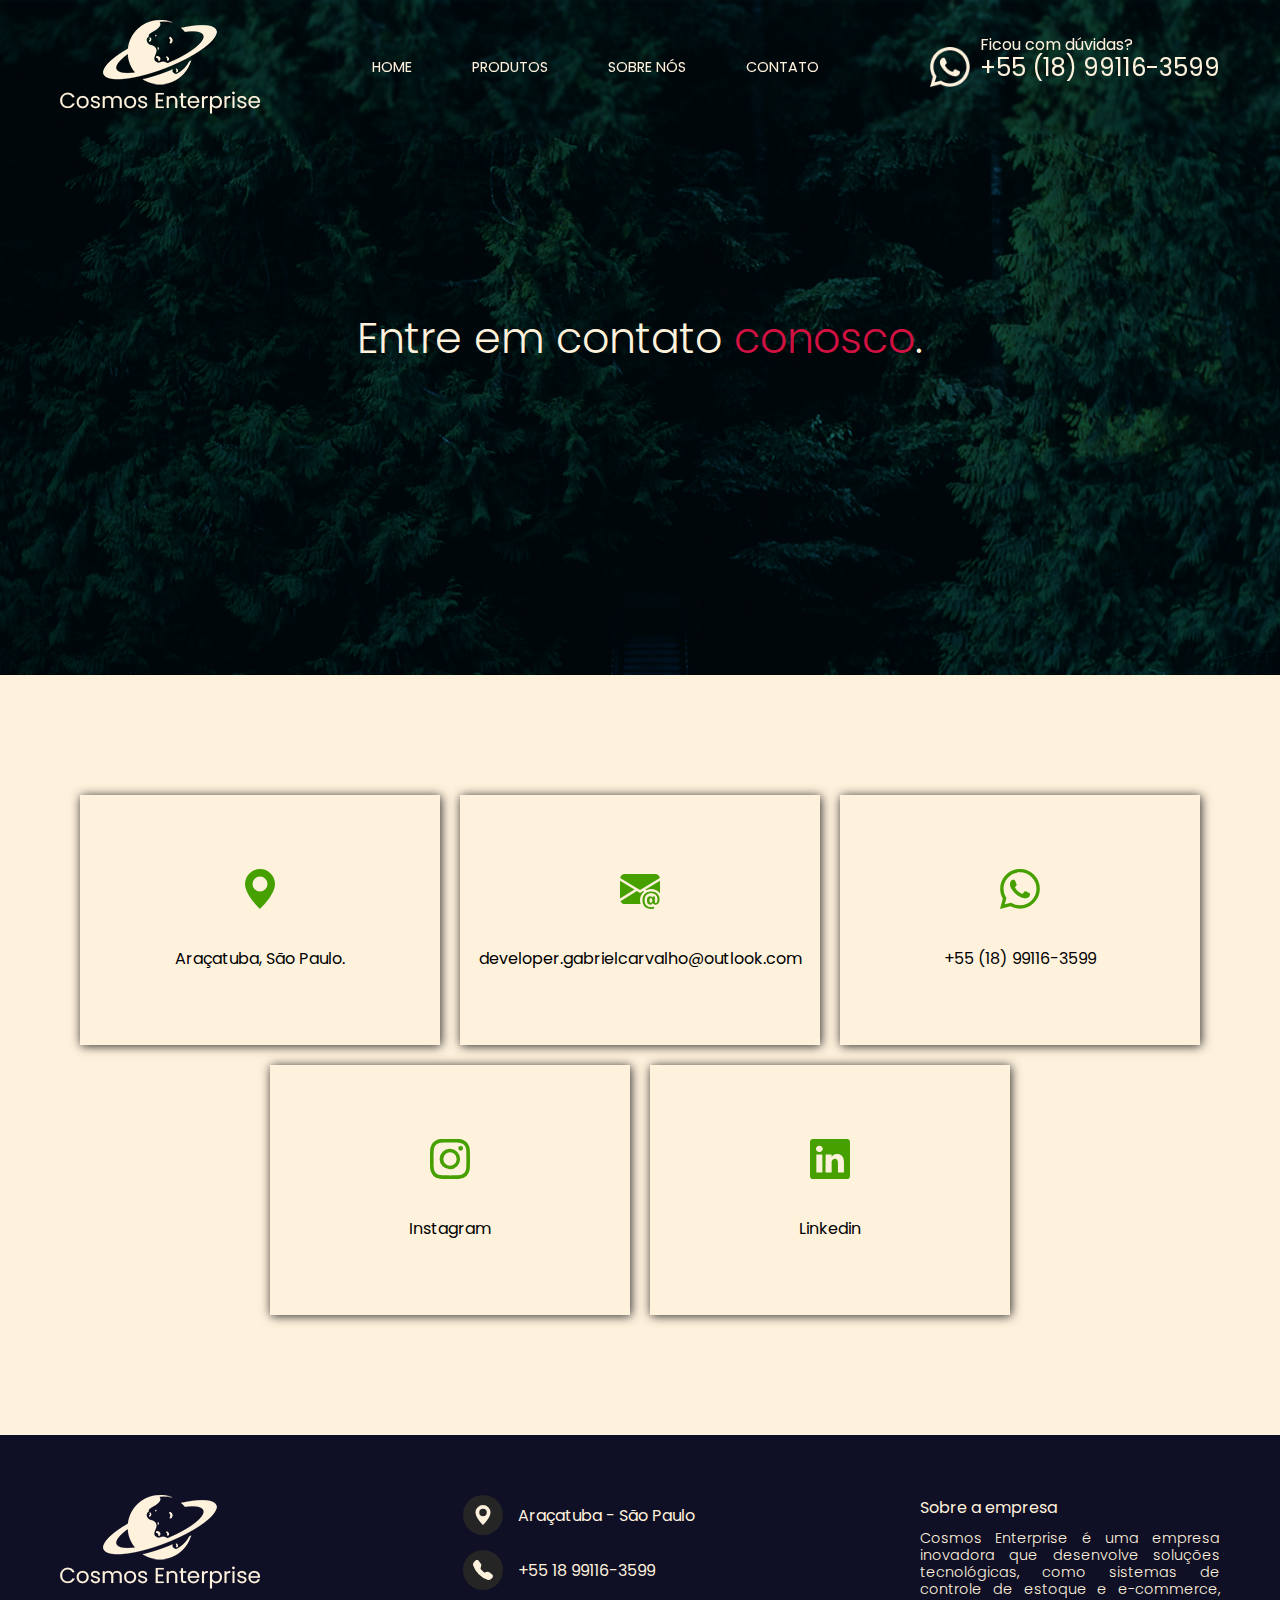
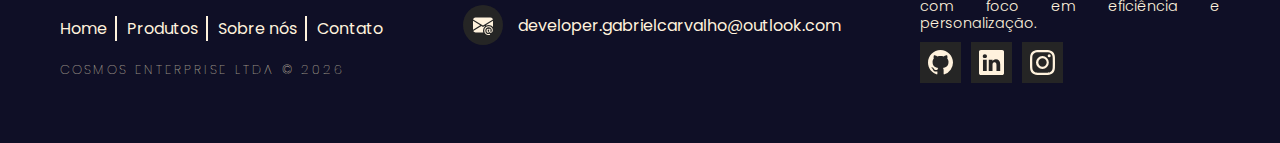
==== contato.html @ 21c935bf "chore: creating contact page" ====
<!DOCTYPE html>
<html lang="pt-BR">

<head>
    <meta charset="UTF-8">
    <meta name="viewport" content="width=device-width, initial-scale=1.0">
    <title>Cosmos | Homepage</title>
    <link rel="shortcut icon" href="./assets/images/favicon.png" type="image/x-icon">
    <link rel="stylesheet" href="./assets/style/index.css">
    <script src="./assets/scripts/toggle_header.js" defer></script>
    <script src="./assets/scripts/scroll_header.js" defer></script>
    <script src="./assets/scripts/footer_date.js" defer></script>
    <script src="https://cdn.jsdelivr.net/npm/swiper@11/swiper-bundle.min.js" defer></script>
    <link rel="stylesheet" href="https://cdn.jsdelivr.net/npm/swiper@11/swiper-bundle.min.css" />
    <script src="./assets/scripts/swiper_slide_starter.js" defer></script>
</head>

<body>
    <header class="main-container-pre_size header_main-container">
        <div class="main-subcontainer-pre_size header_main-subcontainer">
            <div class="header-icon">
                <a href="/"><img src="./assets/images/logo/logotipo-200x94_white.png" alt="cosmos header icon"></a>
            </div>
            <nav onclick="closeSidebar(event);" class="header-navigation">
                <ul class="header_navigation-subcontainer">
                    <li onclick="toggleSidebar();" class="header-toggle-icon">
                        <svg xmlns="http://www.w3.org/2000/svg" width="20" height="20" fill="currentColor"
                            class="bi bi-x" viewBox="0 0 16 16">
                            <path
                                d="M4.646 4.646a.5.5 0 0 1 .708 0L8 7.293l2.646-2.647a.5.5 0 0 1 .708.708L8.707 8l2.647 2.646a.5.5 0 0 1-.708.708L8 8.707l-2.646 2.647a.5.5 0 0 1-.708-.708L7.293 8 4.646 5.354a.5.5 0 0 1 0-.708" />
                        </svg>
                    </li>
                    <li class="header-mobile-icon">
                        <a href="/"><img src="./assets/images/logo/logotipo-200x94_white.png"
                                alt="cosmos header icon"></a>
                    </li>
                    <a href="/">
                        <li class="header_navigation-item">Home</li>
                    </a>
                    <a href="#">
                        <li class="header_navigation-item">Produtos</li>
                    </a>
                    <a href="/sobre.html">
                        <li class="header_navigation-item">Sobre nós</li>
                    </a>
                    <a href="#">
                        <li class="header_navigation-item">Contato</li>
                    </a>
                    <li class="header-mobile-social">
                        <a href="https://www.instagram.com/gabriel_chengz/" target="_blank">
                            <svg xmlns="http://www.w3.org/2000/svg" width="25" height="25" fill="currentColor"
                                class="bi bi-instagram" viewBox="0 0 16 16">
                                <path
                                    d="M8 0C5.829 0 5.556.01 4.703.048 3.85.088 3.269.222 2.76.42a3.9 3.9 0 0 0-1.417.923A3.9 3.9 0 0 0 .42 2.76C.222 3.268.087 3.85.048 4.7.01 5.555 0 5.827 0 8.001c0 2.172.01 2.444.048 3.297.04.852.174 1.433.372 1.942.205.526.478.972.923 1.417.444.445.89.719 1.416.923.51.198 1.09.333 1.942.372C5.555 15.99 5.827 16 8 16s2.444-.01 3.298-.048c.851-.04 1.434-.174 1.943-.372a3.9 3.9 0 0 0 1.416-.923c.445-.445.718-.891.923-1.417.197-.509.332-1.09.372-1.942C15.99 10.445 16 10.173 16 8s-.01-2.445-.048-3.299c-.04-.851-.175-1.433-.372-1.941a3.9 3.9 0 0 0-.923-1.417A3.9 3.9 0 0 0 13.24.42c-.51-.198-1.092-.333-1.943-.372C10.443.01 10.172 0 7.998 0zm-.717 1.442h.718c2.136 0 2.389.007 3.232.046.78.035 1.204.166 1.486.275.373.145.64.319.92.599s.453.546.598.92c.11.281.24.705.275 1.485.039.843.047 1.096.047 3.231s-.008 2.389-.047 3.232c-.035.78-.166 1.203-.275 1.485a2.5 2.5 0 0 1-.599.919c-.28.28-.546.453-.92.598-.28.11-.704.24-1.485.276-.843.038-1.096.047-3.232.047s-2.39-.009-3.233-.047c-.78-.036-1.203-.166-1.485-.276a2.5 2.5 0 0 1-.92-.598 2.5 2.5 0 0 1-.6-.92c-.109-.281-.24-.705-.275-1.485-.038-.843-.046-1.096-.046-3.233s.008-2.388.046-3.231c.036-.78.166-1.204.276-1.486.145-.373.319-.64.599-.92s.546-.453.92-.598c.282-.11.705-.24 1.485-.276.738-.034 1.024-.044 2.515-.045zm4.988 1.328a.96.96 0 1 0 0 1.92.96.96 0 0 0 0-1.92m-4.27 1.122a4.109 4.109 0 1 0 0 8.217 4.109 4.109 0 0 0 0-8.217m0 1.441a2.667 2.667 0 1 1 0 5.334 2.667 2.667 0 0 1 0-5.334" />
                            </svg>
                        </a>
                        <a href="https://www.linkedin.com/in/gabriel-henrique-ita/" target="_blank">
                            <svg xmlns="http://www.w3.org/2000/svg" width="25" height="25" fill="currentColor"
                                class="bi bi-linkedin" viewBox="0 0 16 16">
                                <path
                                    d="M0 1.146C0 .513.526 0 1.175 0h13.65C15.474 0 16 .513 16 1.146v13.708c0 .633-.526 1.146-1.175 1.146H1.175C.526 16 0 15.487 0 14.854zm4.943 12.248V6.169H2.542v7.225zm-1.2-8.212c.837 0 1.358-.554 1.358-1.248-.015-.709-.52-1.248-1.342-1.248S2.4 3.226 2.4 3.934c0 .694.521 1.248 1.327 1.248zm4.908 8.212V9.359c0-.216.016-.432.08-.586.173-.431.568-.878 1.232-.878.869 0 1.216.662 1.216 1.634v3.865h2.401V9.25c0-2.22-1.184-3.252-2.764-3.252-1.274 0-1.845.7-2.165 1.193v.025h-.016l.016-.025V6.169h-2.4c.03.678 0 7.225 0 7.225z" />
                            </svg>
                        </a>
                        <a href="https://wa.me/5518991163599" target="_blank">
                            <svg xmlns="http://www.w3.org/2000/svg" width="25" height="25" fill="currentColor"
                                class="bi bi-whatsapp" viewBox="0 0 16 16">
                                <path
                                    d="M13.601 2.326A7.85 7.85 0 0 0 7.994 0C3.627 0 .068 3.558.064 7.926c0 1.399.366 2.76 1.057 3.965L0 16l4.204-1.102a7.9 7.9 0 0 0 3.79.965h.004c4.368 0 7.926-3.558 7.93-7.93A7.9 7.9 0 0 0 13.6 2.326zM7.994 14.521a6.6 6.6 0 0 1-3.356-.92l-.24-.144-2.494.654.666-2.433-.156-.251a6.56 6.56 0 0 1-1.007-3.505c0-3.626 2.957-6.584 6.591-6.584a6.56 6.56 0 0 1 4.66 1.931 6.56 6.56 0 0 1 1.928 4.66c-.004 3.639-2.961 6.592-6.592 6.592m3.615-4.934c-.197-.099-1.17-.578-1.353-.646-.182-.065-.315-.099-.445.099-.133.197-.513.646-.627.775-.114.133-.232.148-.43.05-.197-.1-.836-.308-1.592-.985-.59-.525-.985-1.175-1.103-1.372-.114-.198-.011-.304.088-.403.087-.088.197-.232.296-.346.1-.114.133-.198.198-.33.065-.134.034-.248-.015-.347-.05-.099-.445-1.076-.612-1.47-.16-.389-.323-.335-.445-.34-.114-.007-.247-.007-.38-.007a.73.73 0 0 0-.529.247c-.182.198-.691.677-.691 1.654s.71 1.916.81 2.049c.098.133 1.394 2.132 3.383 2.992.47.205.84.326 1.129.418.475.152.904.129 1.246.08.38-.058 1.171-.48 1.338-.943.164-.464.164-.86.114-.943-.049-.084-.182-.133-.38-.232" />
                            </svg>
                        </a>
                    </li>
                </ul>
            </nav>
            <div class="header-number">
                <img src="./assets/images/icons/whatsapp.png" alt="Cosmos whatsapp icon">
                <div class="header_number-text">
                    <p>Ficou com dúvidas?</p>
                    <a href="https://wa.me/5518991163599" target="_blank">+55 (18) 99116-3599</a>
                </div>
            </div>
            <button onclick="toggleSidebar();" class="header-toggle-icon">
                <svg xmlns="http://www.w3.org/2000/svg" width="30" height="30" fill="currentColor" class="bi bi-list"
                    viewBox="0 0 16 16">
                    <path fill-rule="evenodd"
                        d="M2.5 12a.5.5 0 0 1 .5-.5h10a.5.5 0 0 1 0 1H3a.5.5 0 0 1-.5-.5m0-4a.5.5 0 0 1 .5-.5h10a.5.5 0 0 1 0 1H3a.5.5 0 0 1-.5-.5m0-4a.5.5 0 0 1 .5-.5h10a.5.5 0 0 1 0 1H3a.5.5 0 0 1-.5-.5" />
                </svg>
            </button>
        </div>
    </header>

    <main class="main-container-pre_size contact_main-container">
        <section style="background-image: url('./assets/images/backgrounds/contact-bg.jpg');"
        class="background_container internal_background-adjust">
            <div class="background-smooth"></div>
            <div class="main-subcontainer-pre_size content_container">
                <div class="content_container-title">
                    <h1>Entre em contato <span class="title_span-pink">conosco</span>.</h1>
                </div>
            </div>
        </section>
        <div class="main-container-pre_size">
            <div class="main-subcontainer-pre_size">
                <div class="contact_cards-container">
                    <div class="contact_card">
                        <div class="contact_card-icon">
                            <svg xmlns="http://www.w3.org/2000/svg" width="40" height="40" fill="currentColor" class="bi bi-geo-alt-fill" viewBox="0 0 16 16">
                                <path d="M8 16s6-5.686 6-10A6 6 0 0 0 2 6c0 4.314 6 10 6 10m0-7a3 3 0 1 1 0-6 3 3 0 0 1 0 6"/>
                            </svg>
                        </div>
                        <div class="contact_card-info">
                            <p>Araçatuba, São Paulo.</p>
                        </div>
                    </div>
                    <div class="contact_card">
                        <div class="contact_card-icon">
                            <svg xmlns="http://www.w3.org/2000/svg" width="40" height="40" fill="currentColor" class="bi bi-envelope-at-fill" viewBox="0 0 16 16">
                                <path d="M2 2A2 2 0 0 0 .05 3.555L8 8.414l7.95-4.859A2 2 0 0 0 14 2zm-2 9.8V4.698l5.803 3.546zm6.761-2.97-6.57 4.026A2 2 0 0 0 2 14h6.256A4.5 4.5 0 0 1 8 12.5a4.49 4.49 0 0 1 1.606-3.446l-.367-.225L8 9.586zM16 9.671V4.697l-5.803 3.546.338.208A4.5 4.5 0 0 1 12.5 8c1.414 0 2.675.652 3.5 1.671"/>
                                <path d="M15.834 12.244c0 1.168-.577 2.025-1.587 2.025-.503 0-1.002-.228-1.12-.648h-.043c-.118.416-.543.643-1.015.643-.77 0-1.259-.542-1.259-1.434v-.529c0-.844.481-1.4 1.26-1.4.585 0 .87.333.953.63h.03v-.568h.905v2.19c0 .272.18.42.411.42.315 0 .639-.415.639-1.39v-.118c0-1.277-.95-2.326-2.484-2.326h-.04c-1.582 0-2.64 1.067-2.64 2.724v.157c0 1.867 1.237 2.654 2.57 2.654h.045c.507 0 .935-.07 1.18-.18v.731c-.219.1-.643.175-1.237.175h-.044C10.438 16 9 14.82 9 12.646v-.214C9 10.36 10.421 9 12.485 9h.035c2.12 0 3.314 1.43 3.314 3.034zm-4.04.21v.227c0 .586.227.8.581.8.31 0 .564-.17.564-.743v-.367c0-.516-.275-.708-.572-.708-.346 0-.573.245-.573.791"/>
                            </svg>
                        </div>
                        <div class="contact_card-info contact_email">
                            <p>developer.gabrielcarvalho@outlook.com</p>
                        </div>
                    </div>
                    <div class="contact_card">
                        <div class="contact_card-icon">
                            <svg xmlns="http://www.w3.org/2000/svg" width="40" height="40" fill="currentColor" class="bi bi-whatsapp" viewBox="0 0 16 16">
                                <path d="M13.601 2.326A7.85 7.85 0 0 0 7.994 0C3.627 0 .068 3.558.064 7.926c0 1.399.366 2.76 1.057 3.965L0 16l4.204-1.102a7.9 7.9 0 0 0 3.79.965h.004c4.368 0 7.926-3.558 7.93-7.93A7.9 7.9 0 0 0 13.6 2.326zM7.994 14.521a6.6 6.6 0 0 1-3.356-.92l-.24-.144-2.494.654.666-2.433-.156-.251a6.56 6.56 0 0 1-1.007-3.505c0-3.626 2.957-6.584 6.591-6.584a6.56 6.56 0 0 1 4.66 1.931 6.56 6.56 0 0 1 1.928 4.66c-.004 3.639-2.961 6.592-6.592 6.592m3.615-4.934c-.197-.099-1.17-.578-1.353-.646-.182-.065-.315-.099-.445.099-.133.197-.513.646-.627.775-.114.133-.232.148-.43.05-.197-.1-.836-.308-1.592-.985-.59-.525-.985-1.175-1.103-1.372-.114-.198-.011-.304.088-.403.087-.088.197-.232.296-.346.1-.114.133-.198.198-.33.065-.134.034-.248-.015-.347-.05-.099-.445-1.076-.612-1.47-.16-.389-.323-.335-.445-.34-.114-.007-.247-.007-.38-.007a.73.73 0 0 0-.529.247c-.182.198-.691.677-.691 1.654s.71 1.916.81 2.049c.098.133 1.394 2.132 3.383 2.992.47.205.84.326 1.129.418.475.152.904.129 1.246.08.38-.058 1.171-.48 1.338-.943.164-.464.164-.86.114-.943-.049-.084-.182-.133-.38-.232"/>
                            </svg>
                        </div>
                        <div class="contact_card-info">
                            <a href="https://wa.me/5518991163599">
                                <p class="after_class">+55 (18) 99116-3599</p>
                            </a>
                        </div>
                    </div>
                    <div class="contact_card">
                        <div class="contact_card-icon">
                            <svg xmlns="http://www.w3.org/2000/svg" width="40" height="40" fill="currentColor" class="bi bi-instagram" viewBox="0 0 16 16">
                                <path d="M8 0C5.829 0 5.556.01 4.703.048 3.85.088 3.269.222 2.76.42a3.9 3.9 0 0 0-1.417.923A3.9 3.9 0 0 0 .42 2.76C.222 3.268.087 3.85.048 4.7.01 5.555 0 5.827 0 8.001c0 2.172.01 2.444.048 3.297.04.852.174 1.433.372 1.942.205.526.478.972.923 1.417.444.445.89.719 1.416.923.51.198 1.09.333 1.942.372C5.555 15.99 5.827 16 8 16s2.444-.01 3.298-.048c.851-.04 1.434-.174 1.943-.372a3.9 3.9 0 0 0 1.416-.923c.445-.445.718-.891.923-1.417.197-.509.332-1.09.372-1.942C15.99 10.445 16 10.173 16 8s-.01-2.445-.048-3.299c-.04-.851-.175-1.433-.372-1.941a3.9 3.9 0 0 0-.923-1.417A3.9 3.9 0 0 0 13.24.42c-.51-.198-1.092-.333-1.943-.372C10.443.01 10.172 0 7.998 0zm-.717 1.442h.718c2.136 0 2.389.007 3.232.046.78.035 1.204.166 1.486.275.373.145.64.319.92.599s.453.546.598.92c.11.281.24.705.275 1.485.039.843.047 1.096.047 3.231s-.008 2.389-.047 3.232c-.035.78-.166 1.203-.275 1.485a2.5 2.5 0 0 1-.599.919c-.28.28-.546.453-.92.598-.28.11-.704.24-1.485.276-.843.038-1.096.047-3.232.047s-2.39-.009-3.233-.047c-.78-.036-1.203-.166-1.485-.276a2.5 2.5 0 0 1-.92-.598 2.5 2.5 0 0 1-.6-.92c-.109-.281-.24-.705-.275-1.485-.038-.843-.046-1.096-.046-3.233s.008-2.388.046-3.231c.036-.78.166-1.204.276-1.486.145-.373.319-.64.599-.92s.546-.453.92-.598c.282-.11.705-.24 1.485-.276.738-.034 1.024-.044 2.515-.045zm4.988 1.328a.96.96 0 1 0 0 1.92.96.96 0 0 0 0-1.92m-4.27 1.122a4.109 4.109 0 1 0 0 8.217 4.109 4.109 0 0 0 0-8.217m0 1.441a2.667 2.667 0 1 1 0 5.334 2.667 2.667 0 0 1 0-5.334"/>
                              </svg>
                        </div>
                        <div class="contact_card-info">
                            <a href="https://wa.me/5518991163599">
                                <p class="after_class">Instagram</p>
                            </a>
                        </div>
                    </div>
                    <div class="contact_card">
                        <div class="contact_card-icon">
                            <svg xmlns="http://www.w3.org/2000/svg" width="40" height="40" fill="currentColor" class="bi bi-linkedin" viewBox="0 0 16 16">
                                <path d="M0 1.146C0 .513.526 0 1.175 0h13.65C15.474 0 16 .513 16 1.146v13.708c0 .633-.526 1.146-1.175 1.146H1.175C.526 16 0 15.487 0 14.854zm4.943 12.248V6.169H2.542v7.225zm-1.2-8.212c.837 0 1.358-.554 1.358-1.248-.015-.709-.52-1.248-1.342-1.248S2.4 3.226 2.4 3.934c0 .694.521 1.248 1.327 1.248zm4.908 8.212V9.359c0-.216.016-.432.08-.586.173-.431.568-.878 1.232-.878.869 0 1.216.662 1.216 1.634v3.865h2.401V9.25c0-2.22-1.184-3.252-2.764-3.252-1.274 0-1.845.7-2.165 1.193v.025h-.016l.016-.025V6.169h-2.4c.03.678 0 7.225 0 7.225z"/>
                            </svg>
                        </div>
                        <div class="contact_card-info">
                            <a href="https://linkedin.com/in/gabriel-henrique-ita">
                                <p class="after_class">Linkedin</p>
                            </a>
                        </div>
                    </div>
                </div>
            </div>
        </div>
    </main>

    <footer class="main-container-pre_size footer_main-container">
        <div class="main-subcontainer-pre_size footer_main-subcontainer">
            <div class="footer_first-content">
                <div class="footer_logo">
                    <img src="./assets/images/logo/logotipo-200x94_white.png" alt="Cosmos Enterprise logotype">
                </div>
                <nav class="footer_nav">
                    <ul class="footer_nav-items">
                        <a href=""><li class="footer_nav-item footer_nav-item-after">Home</li></a>
                        <a href=""><li class="footer_nav-item footer_nav-item-after">Produtos</li></a>
                        <a href=""><li class="footer_nav-item footer_nav-item-after">Sobre nós</li></a>
                        <a href=""><li class="footer_nav-item">Contato</li></a>
                    </ul>
                </nav>
                <div class="footer_company-name">
                    <p class="footer_company-name-text">Cosmos Enterprise Ltda.</p>
                </div>
            </div>
            <div class="footer_infos">
                <div class="footer_info-item">
                    <div class="footer_info-icon">
                        <svg xmlns="http://www.w3.org/2000/svg" width="20" height="20" fill="currentColor" class="bi bi-geo-alt-fill" viewBox="0 0 16 16">
                            <path d="M8 16s6-5.686 6-10A6 6 0 0 0 2 6c0 4.314 6 10 6 10m0-7a3 3 0 1 1 0-6 3 3 0 0 1 0 6"/>
                        </svg>
                    </div>
                    <div class="info_text">
                        <p>Araçatuba - São Paulo</p>
                    </div>
                </div>
                <div class="footer_info-item">
                    <div class="footer_info-icon">
                        <svg xmlns="http://www.w3.org/2000/svg" width="20" height="20" fill="currentColor" class="bi bi-telephone-fill" viewBox="0 0 16 16">
                            <path fill-rule="evenodd" d="M1.885.511a1.745 1.745 0 0 1 2.61.163L6.29 2.98c.329.423.445.974.315 1.494l-.547 2.19a.68.68 0 0 0 .178.643l2.457 2.457a.68.68 0 0 0 .644.178l2.189-.547a1.75 1.75 0 0 1 1.494.315l2.306 1.794c.829.645.905 1.87.163 2.611l-1.034 1.034c-.74.74-1.846 1.065-2.877.702a18.6 18.6 0 0 1-7.01-4.42 18.6 18.6 0 0 1-4.42-7.009c-.362-1.03-.037-2.137.703-2.877z"/>
                        </svg>
                    </div>
                    <div class="info_text">
                        <a href="https://wa.me/5518991163599">
                            <p>+55 18 99116-3599</p>
                        </a>
                    </div>
                </div>
                <div class="footer_info-item">
                    <div class="footer_info-icon">
                        <svg xmlns="http://www.w3.org/2000/svg" width="20" height="20" fill="currentColor" class="bi bi-envelope-at-fill" viewBox="0 0 16 16">
                            <path d="M2 2A2 2 0 0 0 .05 3.555L8 8.414l7.95-4.859A2 2 0 0 0 14 2zm-2 9.8V4.698l5.803 3.546zm6.761-2.97-6.57 4.026A2 2 0 0 0 2 14h6.256A4.5 4.5 0 0 1 8 12.5a4.49 4.49 0 0 1 1.606-3.446l-.367-.225L8 9.586zM16 9.671V4.697l-5.803 3.546.338.208A4.5 4.5 0 0 1 12.5 8c1.414 0 2.675.652 3.5 1.671"/>
                            <path d="M15.834 12.244c0 1.168-.577 2.025-1.587 2.025-.503 0-1.002-.228-1.12-.648h-.043c-.118.416-.543.643-1.015.643-.77 0-1.259-.542-1.259-1.434v-.529c0-.844.481-1.4 1.26-1.4.585 0 .87.333.953.63h.03v-.568h.905v2.19c0 .272.18.42.411.42.315 0 .639-.415.639-1.39v-.118c0-1.277-.95-2.326-2.484-2.326h-.04c-1.582 0-2.64 1.067-2.64 2.724v.157c0 1.867 1.237 2.654 2.57 2.654h.045c.507 0 .935-.07 1.18-.18v.731c-.219.1-.643.175-1.237.175h-.044C10.438 16 9 14.82 9 12.646v-.214C9 10.36 10.421 9 12.485 9h.035c2.12 0 3.314 1.43 3.314 3.034zm-4.04.21v.227c0 .586.227.8.581.8.31 0 .564-.17.564-.743v-.367c0-.516-.275-.708-.572-.708-.346 0-.573.245-.573.791"/>
                        </svg>
                    </div>
                    <div class="info_text">
                        <p class="info_text-email">developer.gabrielcarvalho@outlook.com</p>
                    </div>
                </div>
            </div>
            <div class="footer_about">
                <div class="footer_about-title">
                    <p>Sobre a empresa</p>
                </div>
                <div class="footer_about-text">
                    <p>Cosmos Enterprise é uma empresa inovadora que desenvolve soluções tecnológicas, como sistemas de controle de estoque e e-commerce, com foco em eficiência e personalização.</p>
                </div>
                <div class="footer_social">
                    <a class="footer_social-item" href="https://github.com/gabriel-cheng" target="_blank">
                        <svg xmlns="http://www.w3.org/2000/svg" width="25" height="25" fill="currentColor" class="bi bi-github" viewBox="0 0 16 16">
                            <path d="M8 0C3.58 0 0 3.58 0 8c0 3.54 2.29 6.53 5.47 7.59.4.07.55-.17.55-.38 0-.19-.01-.82-.01-1.49-2.01.37-2.53-.49-2.69-.94-.09-.23-.48-.94-.82-1.13-.28-.15-.68-.52-.01-.53.63-.01 1.08.58 1.23.82.72 1.21 1.87.87 2.33.66.07-.52.28-.87.51-1.07-1.78-.2-3.64-.89-3.64-3.95 0-.87.31-1.59.82-2.15-.08-.2-.36-1.02.08-2.12 0 0 .67-.21 2.2.82.64-.18 1.32-.27 2-.27s1.36.09 2 .27c1.53-1.04 2.2-.82 2.2-.82.44 1.1.16 1.92.08 2.12.51.56.82 1.27.82 2.15 0 3.07-1.87 3.75-3.65 3.95.29.25.54.73.54 1.48 0 1.07-.01 1.93-.01 2.2 0 .21.15.46.55.38A8.01 8.01 0 0 0 16 8c0-4.42-3.58-8-8-8"/>
                        </svg>
                    </a>
                    <a class="footer_social-item" href="https://www.linkedin.com/in/gabriel-henrique-ita/" target="_blank">
                        <svg xmlns="http://www.w3.org/2000/svg" width="25" height="25" fill="currentColor" class="bi bi-linkedin" viewBox="0 0 16 16">
                            <path d="M0 1.146C0 .513.526 0 1.175 0h13.65C15.474 0 16 .513 16 1.146v13.708c0 .633-.526 1.146-1.175 1.146H1.175C.526 16 0 15.487 0 14.854zm4.943 12.248V6.169H2.542v7.225zm-1.2-8.212c.837 0 1.358-.554 1.358-1.248-.015-.709-.52-1.248-1.342-1.248S2.4 3.226 2.4 3.934c0 .694.521 1.248 1.327 1.248zm4.908 8.212V9.359c0-.216.016-.432.08-.586.173-.431.568-.878 1.232-.878.869 0 1.216.662 1.216 1.634v3.865h2.401V9.25c0-2.22-1.184-3.252-2.764-3.252-1.274 0-1.845.7-2.165 1.193v.025h-.016l.016-.025V6.169h-2.4c.03.678 0 7.225 0 7.225z"/>
                        </svg>
                    </a>
                    <a class="footer_social-item" href="https://www.instagram.com/gabriel_chengz/" target="_blank">
                        <svg xmlns="http://www.w3.org/2000/svg" width="25" height="25" fill="currentColor" class="bi bi-instagram" viewBox="0 0 16 16">
                            <path d="M8 0C5.829 0 5.556.01 4.703.048 3.85.088 3.269.222 2.76.42a3.9 3.9 0 0 0-1.417.923A3.9 3.9 0 0 0 .42 2.76C.222 3.268.087 3.85.048 4.7.01 5.555 0 5.827 0 8.001c0 2.172.01 2.444.048 3.297.04.852.174 1.433.372 1.942.205.526.478.972.923 1.417.444.445.89.719 1.416.923.51.198 1.09.333 1.942.372C5.555 15.99 5.827 16 8 16s2.444-.01 3.298-.048c.851-.04 1.434-.174 1.943-.372a3.9 3.9 0 0 0 1.416-.923c.445-.445.718-.891.923-1.417.197-.509.332-1.09.372-1.942C15.99 10.445 16 10.173 16 8s-.01-2.445-.048-3.299c-.04-.851-.175-1.433-.372-1.941a3.9 3.9 0 0 0-.923-1.417A3.9 3.9 0 0 0 13.24.42c-.51-.198-1.092-.333-1.943-.372C10.443.01 10.172 0 7.998 0zm-.717 1.442h.718c2.136 0 2.389.007 3.232.046.78.035 1.204.166 1.486.275.373.145.64.319.92.599s.453.546.598.92c.11.281.24.705.275 1.485.039.843.047 1.096.047 3.231s-.008 2.389-.047 3.232c-.035.78-.166 1.203-.275 1.485a2.5 2.5 0 0 1-.599.919c-.28.28-.546.453-.92.598-.28.11-.704.24-1.485.276-.843.038-1.096.047-3.232.047s-2.39-.009-3.233-.047c-.78-.036-1.203-.166-1.485-.276a2.5 2.5 0 0 1-.92-.598 2.5 2.5 0 0 1-.6-.92c-.109-.281-.24-.705-.275-1.485-.038-.843-.046-1.096-.046-3.233s.008-2.388.046-3.231c.036-.78.166-1.204.276-1.486.145-.373.319-.64.599-.92s.546-.453.92-.598c.282-.11.705-.24 1.485-.276.738-.034 1.024-.044 2.515-.045zm4.988 1.328a.96.96 0 1 0 0 1.92.96.96 0 0 0 0-1.92m-4.27 1.122a4.109 4.109 0 1 0 0 8.217 4.109 4.109 0 0 0 0-8.217m0 1.441a2.667 2.667 0 1 1 0 5.334 2.667 2.667 0 0 1 0-5.334"/>
                        </svg>
                    </a>
                </div>
            </div>
        </div>
    </footer>
</body>

</html>
---- assets/style/index.css ----
@import url('https://fonts.googleapis.com/css2?family=Poppins:ital,wght@0,100;0,200;0,300;0,400;0,500;0,600;0,700;0,800;0,900;1,100;1,200;1,300;1,400;1,500;1,600;1,700;1,800;1,900&display=swap');
@import url("./partials/header.css");
@import url("./partials/footer.css");
@import url("./home/home.css");
@import url("./sobre/sobre.css");
@import url("./contato/contato.css");

:root {
    --cosmos-base: #322c59;
    --cosmos-black: #0f0f26;
    --cosmos-blue: #4b7dbf;
    --cosmos-salmon: #f26052;
    --cosmos-pink: #d98989;
    --cosmos-hard-pink: #d11141;
    --cosmos-cream: #fff2dd;
    --cosmos-gray: #252525;
    --cosmos-hover-1: #ffffff2f;
    --cosmos-green: #45a000;
}

* {
    padding: 0;
    margin: 0;
    box-sizing: border-box;
    font-family: "Poppins", sans-serif;
}

html,
body {
    width: 100%;
    height: 100vh;
    background-color: var(--cosmos-cream);
}

a {
    text-decoration: none;
    color: black;
    display: flex;
}

.main-container-pre_size {
    width: 100%;
    display: flex;
    justify-content: center;
    align-items: center;
    flex-direction: column;
}

.main-subcontainer-pre_size {
    max-width: 1200px;
    width: 100%;
    padding: 120px 20px;
}

.background_container {
    width: 100%;
    background-position: center;
    background-size: cover;
    background-repeat: no-repeat;
    background-attachment: fixed;
    display: flex;
    justify-content: center;
    height: 100vh;
}

.background-smooth {
    background-color: rgb(0 0 0 / 68%);
    height: 100%;
    width: 100%;
    position: absolute;
    top: 0;
    bottom: 0;
    left: 0;
}

.internal_background-adjust,
.internal_background-adjust > .background-smooth {
    height: 75vh !important;
}

.internal_background-adjust
.background-smooth {
    background-color: rgb(0 0 0 / 80%);
}

.title_span-pink {
    color: var(--cosmos-hard-pink);
}

.title_span-green {
    color: var(--cosmos-green);
}

@media screen and (max-width: 600px) {
    .main-subcontainer-pre_size {
        padding-top: 60px;
        padding-bottom: 60px;
    }
}
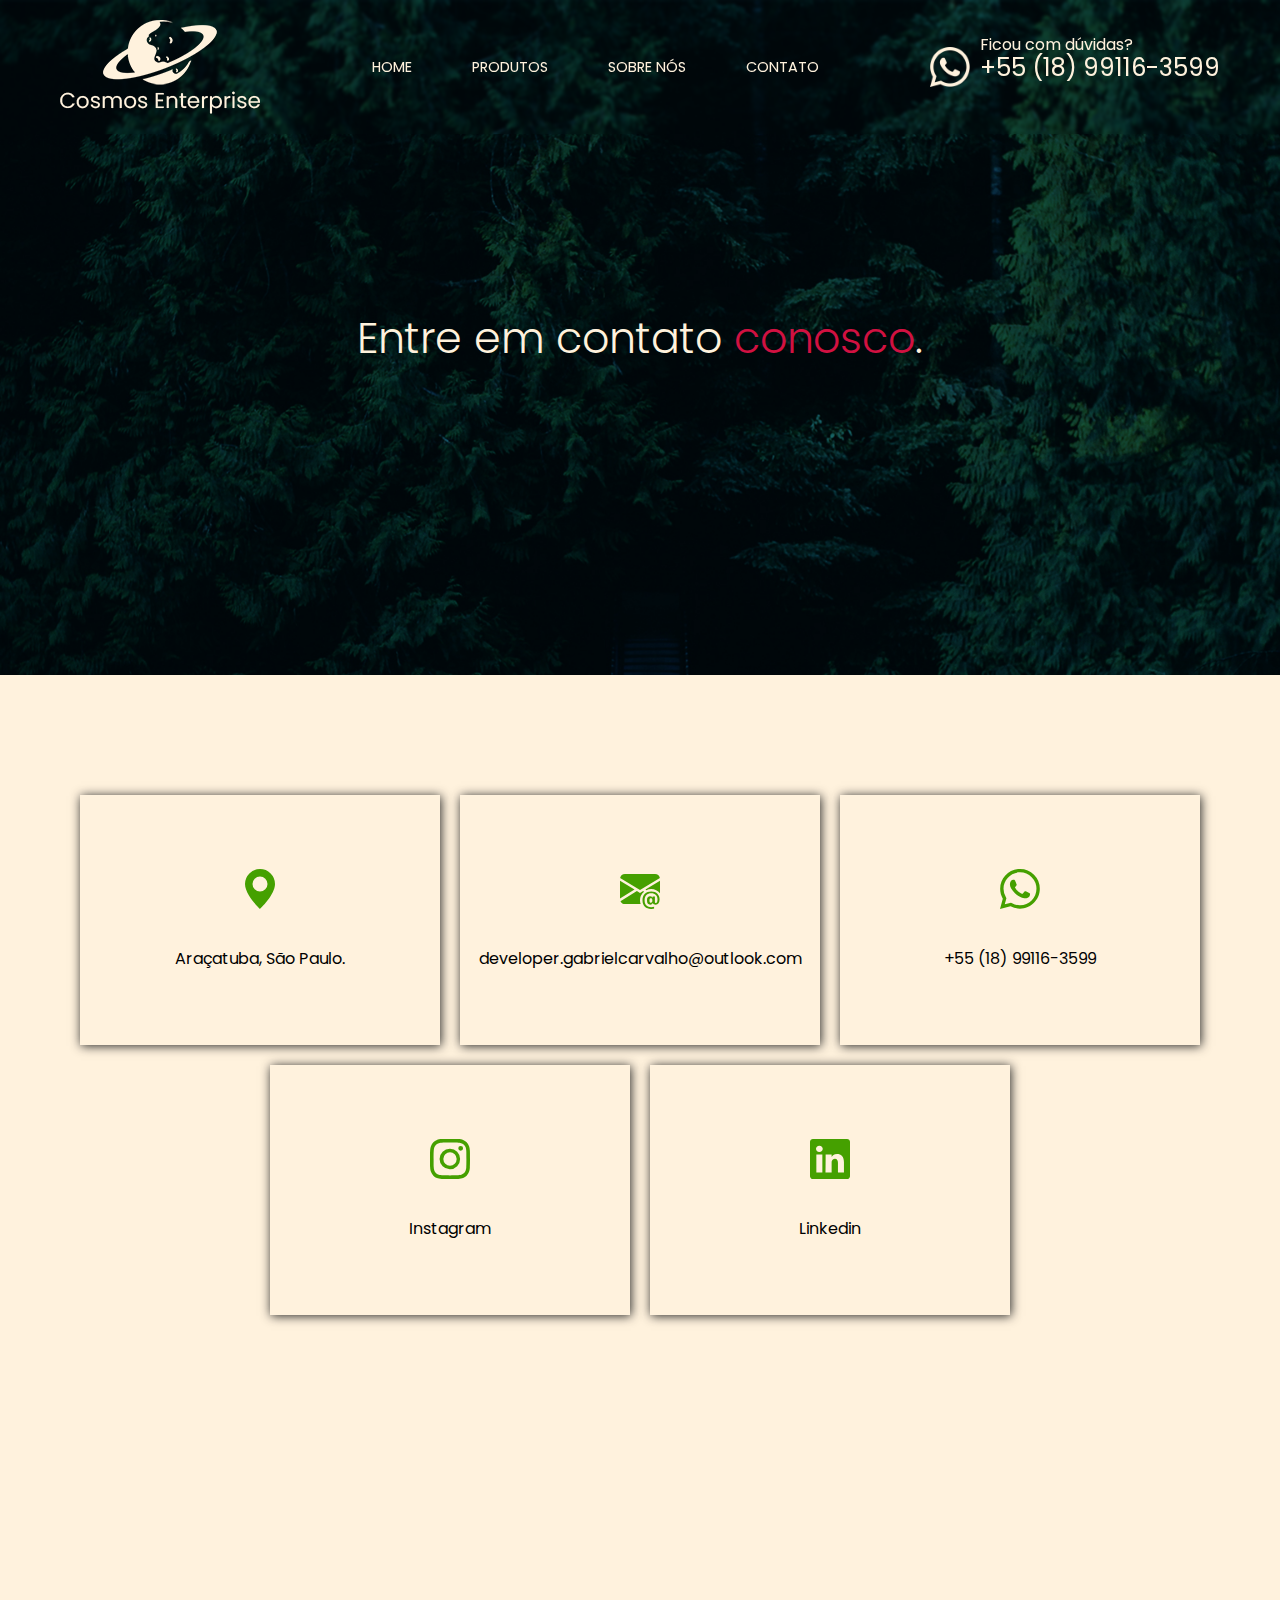
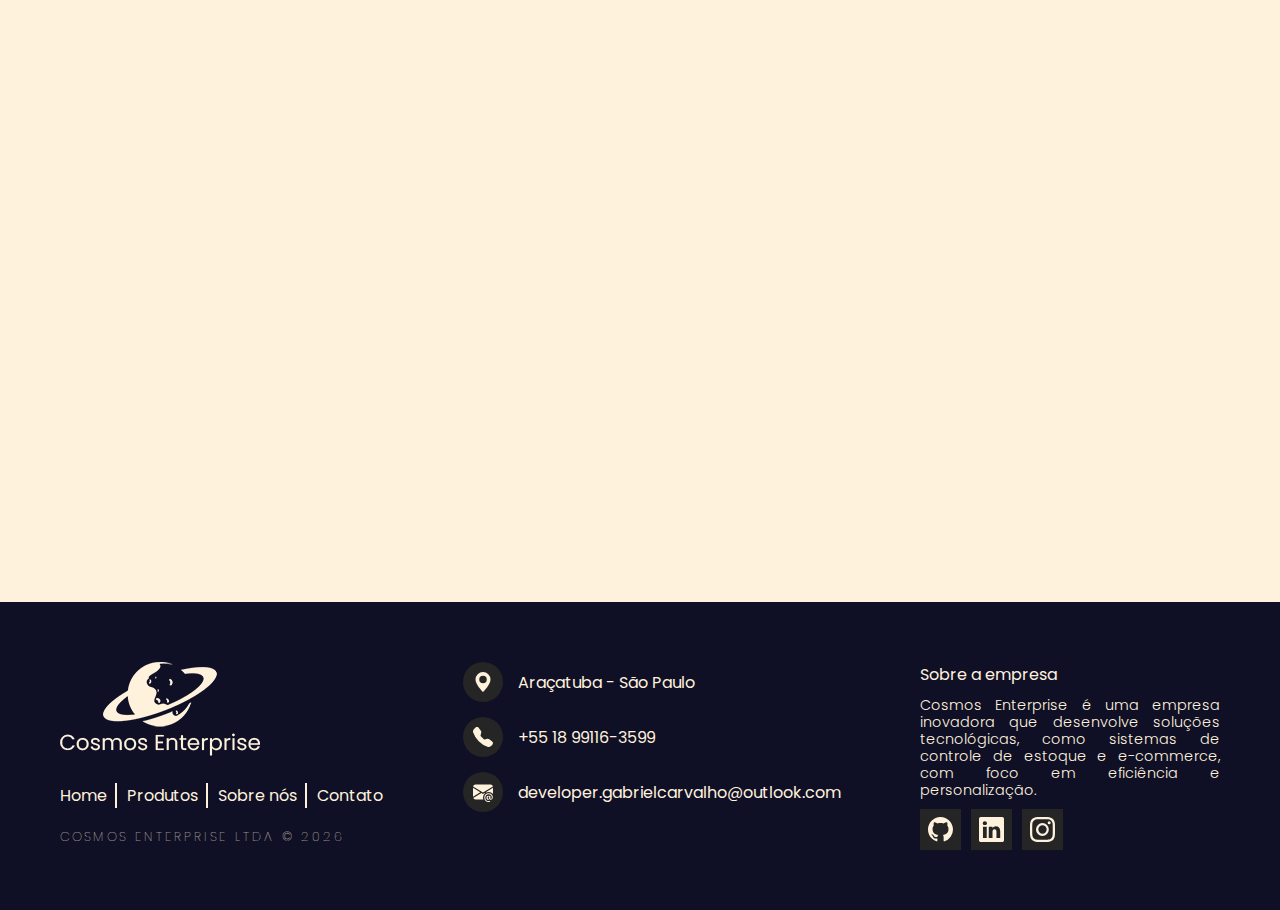
==== commit 0e140d2e: "chore: adding contact map" ====
--- a/contato.html
+++ b/contato.html
@@ -99,7 +99,7 @@
             </div>
         </section>
         <div class="main-container-pre_size">
-            <div class="main-subcontainer-pre_size">
+            <div class="main-subcontainer-pre_size contact_main-subcontainer">
                 <div class="contact_cards-container">
                     <div class="contact_card">
                         <div class="contact_card-icon">
@@ -158,6 +158,9 @@
                             </a>
                         </div>
                     </div>
+                </div>
+                <div class="contact_map">
+                    <iframe src="https://www.google.com/maps/embed?pb=!1m18!1m12!1m3!1d119034.80581166087!2d-50.5437655584218!3d-21.19860613616353!2m3!1f0!2f0!3f0!3m2!1i1024!2i768!4f13.1!3m3!1m2!1s0x949644777aaaf101%3A0xe8b1a2cfce0a1d27!2zQXJhw6dhdHViYSwgU1A!5e0!3m2!1spt-BR!2sbr!4v1728414696845!5m2!1spt-BR!2sbr" width="600" height="450" style="border:0;" allowfullscreen="" loading="lazy" referrerpolicy="no-referrer-when-downgrade"></iframe>
                 </div>
             </div>
         </div>
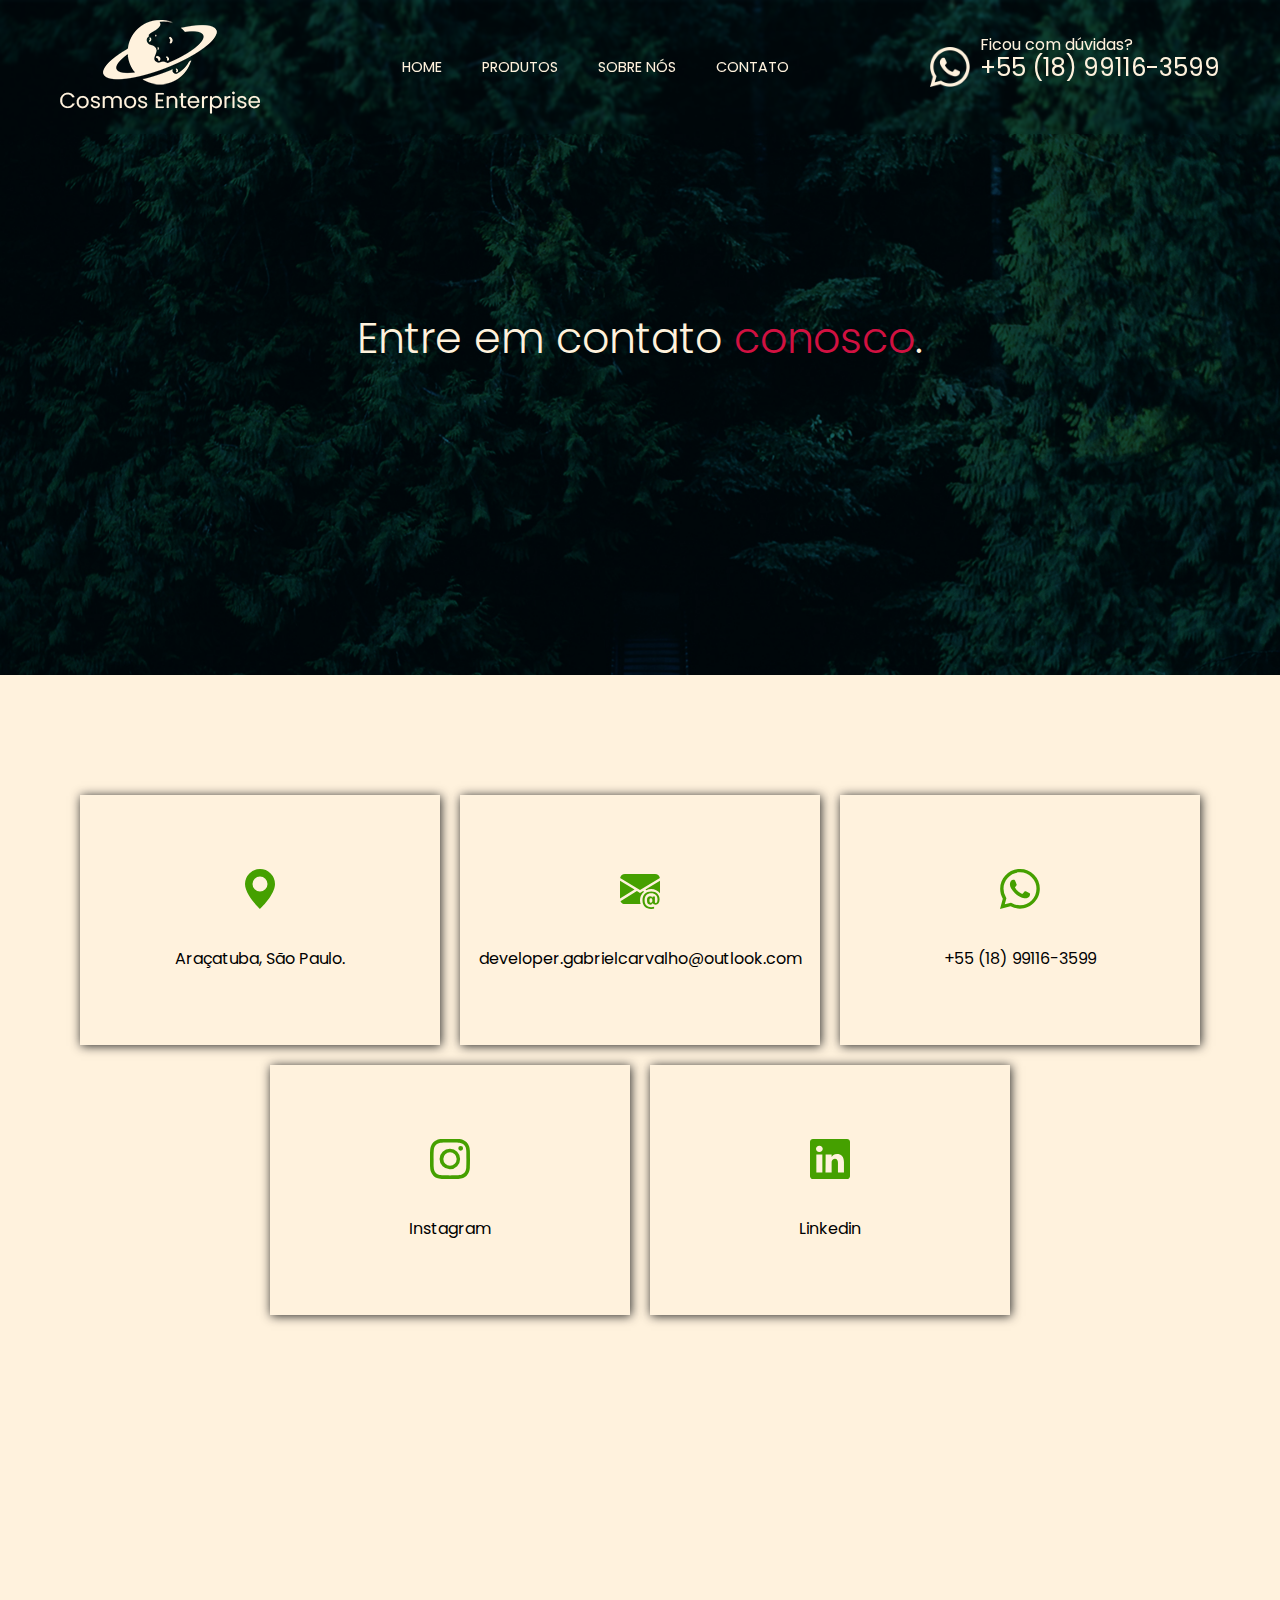
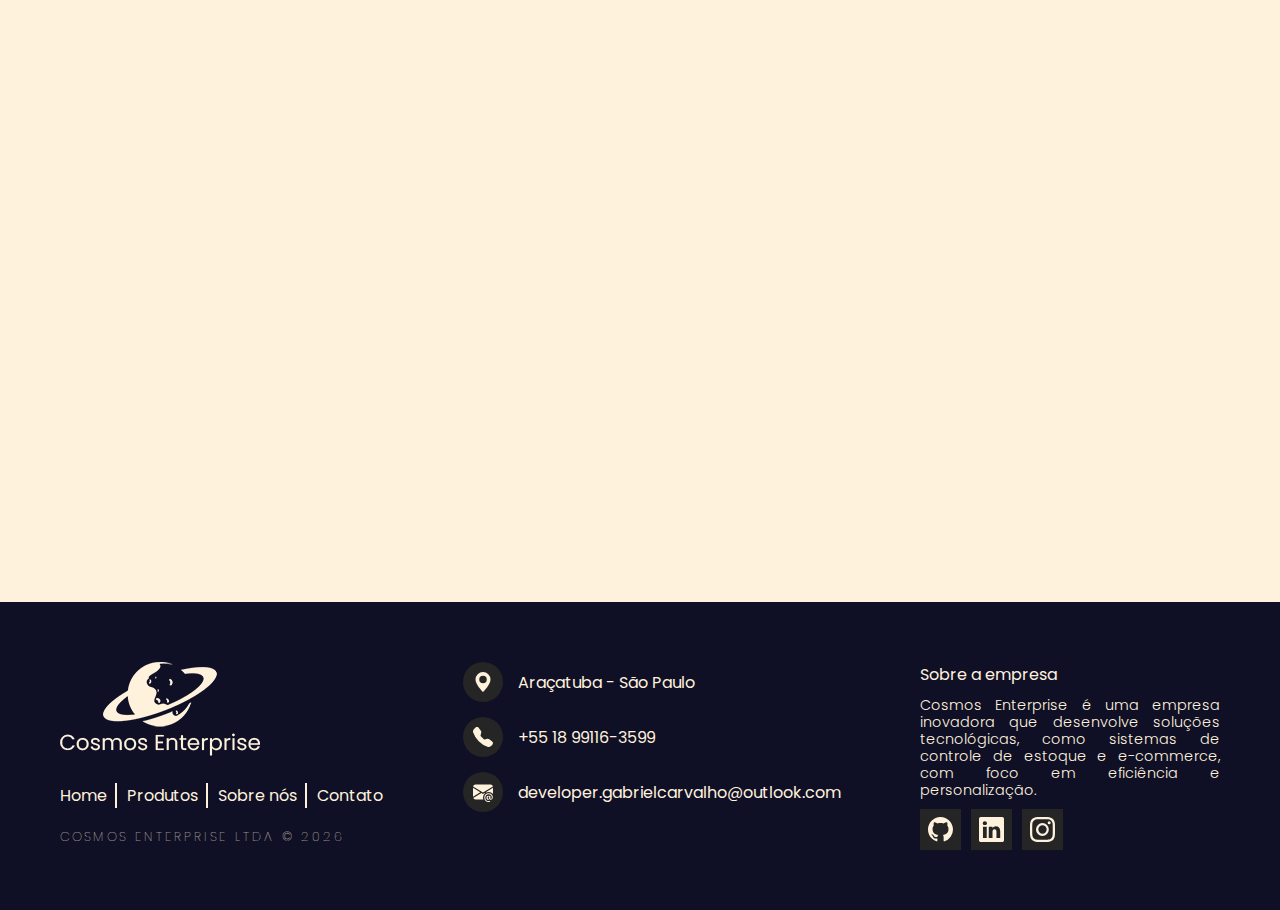
==== commit 244b1443: "chore: ending project" ====
--- a/contato.html
+++ b/contato.html
@@ -10,9 +10,6 @@
     <script src="./assets/scripts/toggle_header.js" defer></script>
     <script src="./assets/scripts/scroll_header.js" defer></script>
     <script src="./assets/scripts/footer_date.js" defer></script>
-    <script src="https://cdn.jsdelivr.net/npm/swiper@11/swiper-bundle.min.js" defer></script>
-    <link rel="stylesheet" href="https://cdn.jsdelivr.net/npm/swiper@11/swiper-bundle.min.css" />
-    <script src="./assets/scripts/swiper_slide_starter.js" defer></script>
 </head>
 
 <body>
@@ -34,20 +31,20 @@
                         <a href="/"><img src="./assets/images/logo/logotipo-200x94_white.png"
                                 alt="cosmos header icon"></a>
                     </li>
-                    <a href="/">
+                    <a class="header-mobile-li header-mobile-before" href="/">
                         <li class="header_navigation-item">Home</li>
                     </a>
-                    <a href="#">
+                    <a class="header-mobile-li" href="/produtos.html">
                         <li class="header_navigation-item">Produtos</li>
                     </a>
-                    <a href="/sobre.html">
+                    <a class="header-mobile-li" href="/sobre.html">
                         <li class="header_navigation-item">Sobre nós</li>
                     </a>
-                    <a href="#">
+                    <a class="header-mobile-li" href="/contato.html">
                         <li class="header_navigation-item">Contato</li>
                     </a>
                     <li class="header-mobile-social">
-                        <a href="https://www.instagram.com/gabriel_chengz/" target="_blank">
+                        <a href="https://www.instagram.com/ch3ngzz_/" target="_blank">
                             <svg xmlns="http://www.w3.org/2000/svg" width="25" height="25" fill="currentColor"
                                 class="bi bi-instagram" viewBox="0 0 16 16">
                                 <path
@@ -129,7 +126,7 @@
                             </svg>
                         </div>
                         <div class="contact_card-info">
-                            <a href="https://wa.me/5518991163599">
+                            <a href="https://wa.me/5518991163599" target="_blank">
                                 <p class="after_class">+55 (18) 99116-3599</p>
                             </a>
                         </div>
@@ -141,7 +138,7 @@
                               </svg>
                         </div>
                         <div class="contact_card-info">
-                            <a href="https://wa.me/5518991163599">
+                            <a href="https://instagram.com/ch3ngzz_" target="_blank">
                                 <p class="after_class">Instagram</p>
                             </a>
                         </div>
@@ -153,7 +150,7 @@
                             </svg>
                         </div>
                         <div class="contact_card-info">
-                            <a href="https://linkedin.com/in/gabriel-henrique-ita">
+                            <a href="https://linkedin.com/in/gabriel-henrique-ita" target="_blank">
                                 <p class="after_class">Linkedin</p>
                             </a>
                         </div>
@@ -174,10 +171,10 @@
                 </div>
                 <nav class="footer_nav">
                     <ul class="footer_nav-items">
-                        <a href=""><li class="footer_nav-item footer_nav-item-after">Home</li></a>
-                        <a href=""><li class="footer_nav-item footer_nav-item-after">Produtos</li></a>
-                        <a href=""><li class="footer_nav-item footer_nav-item-after">Sobre nós</li></a>
-                        <a href=""><li class="footer_nav-item">Contato</li></a>
+                        <a href="/"><li class="footer_nav-item footer_nav-item-after">Home</li></a>
+                        <a href="/produtos.html"><li class="footer_nav-item footer_nav-item-after">Produtos</li></a>
+                        <a href="sobre.html"><li class="footer_nav-item footer_nav-item-after">Sobre nós</li></a>
+                        <a href="contato.html"><li class="footer_nav-item">Contato</li></a>
                     </ul>
                 </nav>
                 <div class="footer_company-name">
@@ -202,7 +199,7 @@
                         </svg>
                     </div>
                     <div class="info_text">
-                        <a href="https://wa.me/5518991163599">
+                        <a href="https://wa.me/5518991163599" target="_blank">
                             <p>+55 18 99116-3599</p>
                         </a>
                     </div>
@@ -237,7 +234,7 @@
                             <path d="M0 1.146C0 .513.526 0 1.175 0h13.65C15.474 0 16 .513 16 1.146v13.708c0 .633-.526 1.146-1.175 1.146H1.175C.526 16 0 15.487 0 14.854zm4.943 12.248V6.169H2.542v7.225zm-1.2-8.212c.837 0 1.358-.554 1.358-1.248-.015-.709-.52-1.248-1.342-1.248S2.4 3.226 2.4 3.934c0 .694.521 1.248 1.327 1.248zm4.908 8.212V9.359c0-.216.016-.432.08-.586.173-.431.568-.878 1.232-.878.869 0 1.216.662 1.216 1.634v3.865h2.401V9.25c0-2.22-1.184-3.252-2.764-3.252-1.274 0-1.845.7-2.165 1.193v.025h-.016l.016-.025V6.169h-2.4c.03.678 0 7.225 0 7.225z"/>
                         </svg>
                     </a>
-                    <a class="footer_social-item" href="https://www.instagram.com/gabriel_chengz/" target="_blank">
+                    <a class="footer_social-item" href="https://www.instagram.com/ch3ngzz_/" target="_blank">
                         <svg xmlns="http://www.w3.org/2000/svg" width="25" height="25" fill="currentColor" class="bi bi-instagram" viewBox="0 0 16 16">
                             <path d="M8 0C5.829 0 5.556.01 4.703.048 3.85.088 3.269.222 2.76.42a3.9 3.9 0 0 0-1.417.923A3.9 3.9 0 0 0 .42 2.76C.222 3.268.087 3.85.048 4.7.01 5.555 0 5.827 0 8.001c0 2.172.01 2.444.048 3.297.04.852.174 1.433.372 1.942.205.526.478.972.923 1.417.444.445.89.719 1.416.923.51.198 1.09.333 1.942.372C5.555 15.99 5.827 16 8 16s2.444-.01 3.298-.048c.851-.04 1.434-.174 1.943-.372a3.9 3.9 0 0 0 1.416-.923c.445-.445.718-.891.923-1.417.197-.509.332-1.09.372-1.942C15.99 10.445 16 10.173 16 8s-.01-2.445-.048-3.299c-.04-.851-.175-1.433-.372-1.941a3.9 3.9 0 0 0-.923-1.417A3.9 3.9 0 0 0 13.24.42c-.51-.198-1.092-.333-1.943-.372C10.443.01 10.172 0 7.998 0zm-.717 1.442h.718c2.136 0 2.389.007 3.232.046.78.035 1.204.166 1.486.275.373.145.64.319.92.599s.453.546.598.92c.11.281.24.705.275 1.485.039.843.047 1.096.047 3.231s-.008 2.389-.047 3.232c-.035.78-.166 1.203-.275 1.485a2.5 2.5 0 0 1-.599.919c-.28.28-.546.453-.92.598-.28.11-.704.24-1.485.276-.843.038-1.096.047-3.232.047s-2.39-.009-3.233-.047c-.78-.036-1.203-.166-1.485-.276a2.5 2.5 0 0 1-.92-.598 2.5 2.5 0 0 1-.6-.92c-.109-.281-.24-.705-.275-1.485-.038-.843-.046-1.096-.046-3.233s.008-2.388.046-3.231c.036-.78.166-1.204.276-1.486.145-.373.319-.64.599-.92s.546-.453.92-.598c.282-.11.705-.24 1.485-.276.738-.034 1.024-.044 2.515-.045zm4.988 1.328a.96.96 0 1 0 0 1.92.96.96 0 0 0 0-1.92m-4.27 1.122a4.109 4.109 0 1 0 0 8.217 4.109 4.109 0 0 0 0-8.217m0 1.441a2.667 2.667 0 1 1 0 5.334 2.667 2.667 0 0 1 0-5.334"/>
                         </svg>
--- a/assets/style/index.css
+++ b/assets/style/index.css
@@ -4,6 +4,7 @@
 @import url("./home/home.css");
 @import url("./sobre/sobre.css");
 @import url("./contato/contato.css");
+@import url("./produtos/produtos.css");
 
 :root {
     --cosmos-base: #322c59;
@@ -91,6 +92,10 @@
     color: var(--cosmos-green);
 }
 
+.title_span-salmon {
+    color: var(--cosmos-salmon);
+}
+
 @media screen and (max-width: 600px) {
     .main-subcontainer-pre_size {
         padding-top: 60px;
